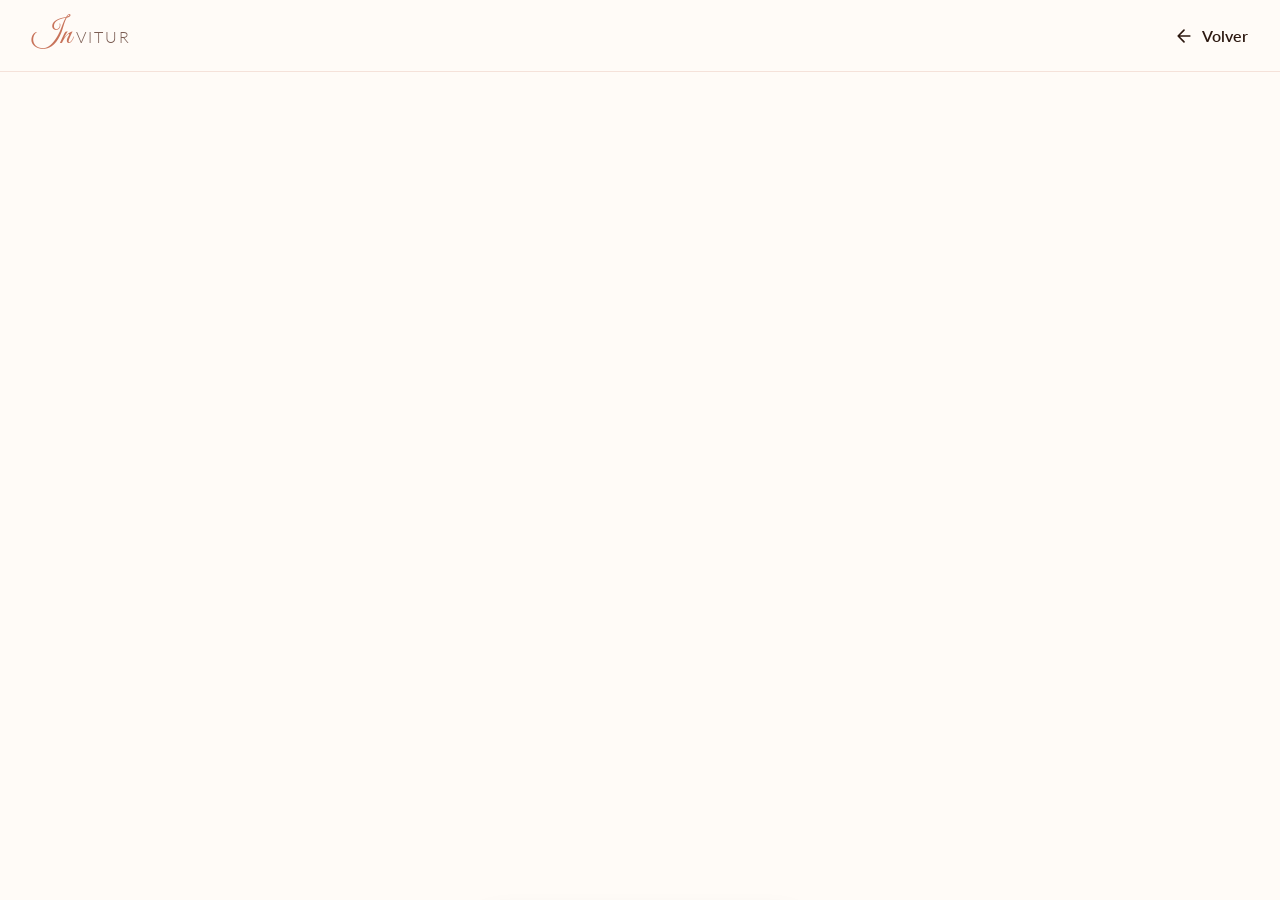
==== checkout.html @ d59ec661 "Agrega página dinámica de checkout" ====
<!DOCTYPE html>
<html lang="es" data-theme="light">

<head>
    <meta charset="UTF-8" />
    <link rel="icon" type="image/png" href="assets/favicon.png" />
    <meta name="viewport" content="width=device-width, initial-scale=1.0" />
    <title>Checkout Seguro | Invitur</title>
    <link rel="preconnect" href="https://fonts.googleapis.com" />
    <link rel="preconnect" href="https://fonts.gstatic.com" crossorigin />
    <link href="https://fonts.googleapis.com/css2?family=Cormorant+Garamond:ital,wght@0,300;0,400;0,600;1,300;1,400&family=Lato:wght@300;400;700&family=Great+Vibes&display=swap" rel="stylesheet" />
    <link rel="stylesheet" href="styles.css" />
    <style>
        .checkout-page {
            min-height: 100vh;
            display: flex;
            align-items: center;
            justify-content: center;
            padding: 100px 20px 40px;
            background: var(--bg-primary);
        }
        .checkout-wrapper {
            max-width: 1000px;
            width: 100%;
            display: grid;
            grid-template-columns: 1fr 1.2fr;
            gap: 40px;
            background: var(--bg-card);
            padding: 40px;
            border-radius: 20px;
            box-shadow: 0 15px 40px rgba(0, 0, 0, 0.05);
            border: 1px solid var(--border-color);
        }
        .order-summary {
            padding-right: 40px;
            border-right: 1px solid var(--border-color);
        }
        .order-title {
            font-family: 'Cormorant Garamond', serif;
            font-size: 2.5rem;
            color: var(--text-primary);
            margin-bottom: 20px;
        }
        .plan-box {
            background: var(--bg-primary);
            padding: 25px;
            border-radius: 12px;
            border: 1px solid var(--border-color);
            margin-bottom: 25px;
            position: relative;
        }
        .plan-name {
            font-family: 'Lato', sans-serif;
            font-size: 1.2rem;
            font-weight: 700;
            color: var(--text-primary);
            text-transform: uppercase;
            letter-spacing: 1px;
            margin-bottom: 10px;
        }
        .plan-price {
            font-family: 'Cormorant Garamond', serif;
            font-size: 3rem;
            color: var(--primary-color);
            line-height: 1;
            margin-bottom: 15px;
        }
        .plan-desc {
            color: var(--text-secondary);
            font-size: 0.95rem;
            line-height: 1.6;
        }
        .secure-badge {
            display: flex;
            align-items: center;
            gap: 10px;
            color: var(--text-secondary);
            font-size: 0.9rem;
            margin-top: 30px;
        }
        .secure-badge svg {
            width: 20px;
            height: 20px;
            color: #10b981;
        }
        .payment-form-wrap {
            padding-left: 20px;
        }
        .payment-title {
            font-family: 'Cormorant Garamond', serif;
            font-size: 2rem;
            margin-bottom: 30px;
            color: var(--text-primary);
        }
        .form-group label {
            display: block;
            margin-bottom: 8px;
            font-family: 'Lato', sans-serif;
            font-size: 0.9rem;
            font-weight: 700;
            color: var(--text-primary);
            text-transform: uppercase;
            letter-spacing: 0.5px;
        }
        .form-group input {
            width: 100%;
            padding: 12px 15px;
            border: 1px solid var(--border-color);
            border-radius: 8px;
            background: var(--bg-primary);
            color: var(--text-primary);
            font-family: 'Lato', sans-serif;
            font-size: 1rem;
            margin-bottom: 20px;
            transition: all 0.3s ease;
        }
        .form-group input:focus {
            outline: none;
            border-color: var(--primary-color);
            box-shadow: 0 0 0 3px rgba(206, 153, 146, 0.2);
        }
        .form-row {
            display: grid;
            grid-template-columns: 1fr 1fr;
            gap: 20px;
        }
        .btn-pay {
            width: 100%;
            padding: 16px;
            font-size: 1.1rem;
            margin-top: 10px;
        }
        
        @media (max-width: 900px) {
            .checkout-wrapper {
                grid-template-columns: 1fr;
                gap: 0;
                padding: 30px 20px;
            }
            .order-summary {
                padding-right: 0;
                border-right: none;
                border-bottom: 1px solid var(--border-color);
                padding-bottom: 30px;
                margin-bottom: 30px;
            }
            .payment-form-wrap {
                padding-left: 0;
            }
        }
        .nav-back {
            display: flex;
            align-items: center;
            gap: 8px;
            color: var(--text-primary);
            text-decoration: none;
            font-weight: 600;
            transition: color 0.3s ease;
        }
        .nav-back:hover {
            color: var(--primary-color);
        }
    </style>
</head>

<body>
    <!-- Navbar -->
    <header class="navbar" id="navbar">
        <div class="nav-container">
            <a href="index.html" class="nav-logo">
                <span class="logo-script">In</span><span class="logo-text">vitur</span>
            </a>
            <a href="index.html" class="nav-back">
                <svg xmlns="http://www.w3.org/2000/svg" width="20" height="20" viewBox="0 0 24 24" fill="none" stroke="currentColor" stroke-width="2" stroke-linecap="round" stroke-linejoin="round"><path d="M19 12H5M12 19l-7-7 7-7"/></svg>
                Volver
            </a>
        </div>
    </header>

    <main class="checkout-page">
        <div class="checkout-wrapper fade-up">
            <!-- Left Side: Summary -->
            <div class="order-summary">
                <h1 class="order-title">Resumen de tu pedido</h1>
                <div class="plan-box">
                    <div class="plan-name" id="planName">Paquete Premium</div>
                    <div class="plan-price" id="planPrice">$849 <span style="font-size: 1.2rem; font-family: 'Lato', sans-serif;">MXN</span></div>
                    <div class="plan-desc" id="planDesc">Todos los diseños, personalización completa, link único por 2 años, RSVP y música de fondo.</div>
                </div>
                <div class="secure-badge">
                    <svg xmlns="http://www.w3.org/2000/svg" viewBox="0 0 24 24" fill="none" stroke="currentColor" stroke-width="2" stroke-linecap="round" stroke-linejoin="round"><rect x="3" y="11" width="18" height="11" rx="2" ry="2"></rect><path d="M7 11V7a5 5 0 0 1 10 0v4"></path></svg>
                    <span>Pago 100% seguro y encriptado. No guardamos los datos de tu tarjeta.</span>
                </div>
            </div>

            <!-- Right Side: Form -->
            <div class="payment-form-wrap">
                <h2 class="payment-title">Detalles de Pago</h2>
                <form id="paymentForm">
                    <div class="form-group">
                        <label>Nombre en la Tarjeta</label>
                        <input type="text" placeholder="Ej: María García" required />
                    </div>
                    <div class="form-group">
                        <label>Número de Tarjeta</label>
                        <input type="text" placeholder="0000 0000 0000 0000" maxlength="19" id="cardNumber" required />
                    </div>
                    <div class="form-row">
                        <div class="form-group">
                            <label>Fecha Exp. (MM/AA)</label>
                            <input type="text" placeholder="MM/AA" maxlength="5" id="cardExpiry" required />
                        </div>
                        <div class="form-group">
                            <label>CVC</label>
                            <input type="text" placeholder="123" maxlength="4" required />
                        </div>
                    </div>
                    <button type="submit" class="btn-primary btn-pay">Pagar Ahora</button>
                </form>
            </div>
        </div>
    </main>

    <!-- Success Toast -->
    <div class="toast" id="toast">
        <span>✅ ¡Pago procesado con éxito! Redirigiendo...</span>
    </div>

    <script>
        // Formatear tarjeta
        document.getElementById('cardNumber').addEventListener('input', function (e) {
            var target = e.target;
            var position = target.selectionEnd;
            var length = target.value.length;
            target.value = target.value.replace(/[^\d]/g, '').replace(/(.{4})/g, '$1 ').trim();
            target.selectionEnd = position += ((target.value.charAt(position - 1) === ' ' && target.value.charAt(length - 1) !== ' ' && length !== target.value.length) ? 1 : 0);
        });

        // Formatear fecha
        document.getElementById('cardExpiry').addEventListener('input', function (e) {
            var target = e.target;
            target.value = target.value.replace(/[^\d]/g, '').replace(/(.{2})/, '$1/').trim();
            if (target.value.length > 5) target.value = target.value.slice(0, 5);
        });

        // Lógica de planes
        const plans = {
            'esencial': {
                name: 'Paquete Esencial',
                price: '$549',
                desc: '1 diseño a elegir, personalización básica, link único por 1 año y RSVP integrado.'
            },
            'premium': {
                name: 'Paquete Premium',
                price: '$849',
                desc: 'Todos los diseños, personalización completa, link único por 2 años, RSVP, música de fondo y galería.'
            },
            'luxe': {
                name: 'Paquete Luxe',
                price: '$1,299',
                desc: 'Todo en Premium, animaciones exclusivas, video de apertura, libro de firmas digital y diseño exclusivo.'
            }
        };

        const urlParams = new URLSearchParams(window.location.search);
        const planKey = urlParams.get('plan') || 'premium';
        const plan = plans[planKey] || plans['premium'];

        document.getElementById('planName').textContent = plan.name;
        document.getElementById('planPrice').innerHTML = `${plan.price} <span style="font-size: 1.2rem; font-family: 'Lato', sans-serif;">MXN</span>`;
        document.getElementById('planDesc').textContent = plan.desc;

        // Simulador de pago
        document.getElementById('paymentForm').addEventListener('submit', function(e) {
            e.preventDefault();
            const btn = document.querySelector('.btn-pay');
            btn.innerHTML = 'Procesando...';
            btn.style.opacity = '0.7';
            btn.style.pointerEvents = 'none';

            setTimeout(() => {
                const toast = document.getElementById('toast');
                toast.classList.add('show');
                btn.innerHTML = '¡Pago Exitoso!';
                btn.style.background = '#10b981';
                btn.style.borderColor = '#10b981';
                
                setTimeout(() => {
                    window.location.href = 'index.html';
                }, 2500);
            }, 1500);
        });
    </script>
</body>
</html>
---- styles.css ----
/* ============================================
   LoveScript Studio – Wedding Portfolio CSS
   Light & Dark Mode · Fluid Animations
   ============================================ */

/* ── CSS Variables ── */
:root {
    /* Light Mode Colors */
    --bg-primary: #fffbf7;
    --bg-secondary: #fef6f0;
    --bg-card: #ffffff;
    --bg-strip: #fdf0ea;
    --text-primary: #2c1810;
    --text-secondary: #7a5c52;
    --text-muted: #b8a09a;
    --accent: #c8735a;
    --accent-light: #e8a591;
    --accent-dark: #a0533c;
    --accent-gold: #c9a84c;
    --accent-gold-light: #e8cc8a;
    --border: rgba(200, 115, 90, 0.18);
    --border-card: rgba(200, 115, 90, 0.12);
    --shadow: rgba(140, 60, 40, 0.10);
    --shadow-card: rgba(140, 60, 40, 0.15);
    --glass: rgba(255, 251, 247, 0.85);
    --navbar-bg: rgba(255, 251, 247, 0.92);
    --hero-grad1: #fffbf7;
    --hero-grad2: #fde8e0;
    --strip-bg: #fdf0ea;
    --step-num-color: rgba(200, 115, 90, 0.12);
    --testi-bg: #fff8f5;
    --cta-grad: linear-gradient(135deg, #c8735a 0%, #e8a591 50%, #c9a84c 100%);
    --footer-bg: #2c1810;
    --footer-text: rgba(255, 255, 255, 0.7);

    /* Spacing & Sizes */
    --nav-h: 72px;
    --radius: 16px;
    --radius-sm: 8px;
    --radius-lg: 24px;
    --radius-xl: 32px;

    /* Transitions */
    --transition: 0.35s cubic-bezier(0.4, 0, 0.2, 1);
    --transition-fast: 0.2s ease;
}

[data-theme="dark"] {
    --bg-primary: #1a0f0a;
    --bg-secondary: #221208;
    --bg-card: #2a1510;
    --bg-strip: #1f1108;
    --text-primary: #f5ece8;
    --text-secondary: #c4a090;
    --text-muted: #7a5a50;
    --accent: #e8956a;
    --accent-light: #f0b090;
    --accent-dark: #c07050;
    --accent-gold: #d4aa5e;
    --accent-gold-light: #e8cc8a;
    --border: rgba(232, 149, 106, 0.2);
    --border-card: rgba(232, 149, 106, 0.15);
    --shadow: rgba(0, 0, 0, 0.4);
    --shadow-card: rgba(0, 0, 0, 0.5);
    --glass: rgba(26, 15, 10, 0.9);
    --navbar-bg: rgba(26, 15, 10, 0.95);
    --hero-grad1: #1a0f0a;
    --hero-grad2: #2e1208;
    --strip-bg: #1f1108;
    --step-num-color: rgba(232, 149, 106, 0.1);
    --testi-bg: #251510;
    --footer-bg: #0f0705;
    --footer-text: rgba(255, 255, 255, 0.5);
}

/* ── Reset & Base ── */
*,
*::before,
*::after {
    box-sizing: border-box;
    margin: 0;
    padding: 0;
}

html {
    scroll-behavior: smooth;
    font-size: 16px;
    overflow-x: hidden;
}

body {
    font-family: 'Lato', sans-serif;
    background-color: var(--bg-primary);
    color: var(--text-primary);
    transition: background-color var(--transition), color var(--transition);
    overflow-x: hidden;
    max-width: 100vw;
    line-height: 1.6;
}

a {
    text-decoration: none;
    color: inherit;
}

ul {
    list-style: none;
}

img {
    max-width: 100%;
    display: block;
}

button {
    cursor: pointer;
    font-family: inherit;
    border: none;
    background: none;
}

input,
textarea,
select {
    font-family: inherit;
    font-size: 1rem;
}

/* ── Floating Petals ── */
.petals-container {
    position: fixed;
    top: 0;
    left: 0;
    width: 100%;
    height: 100%;
    pointer-events: none;
    z-index: 0;
    overflow: hidden;
}

.petal {
    position: absolute;
    top: -40px;
    animation: petalFall linear infinite;
    opacity: 0.55;
    font-size: 16px;
    user-select: none;
}

@keyframes petalFall {
    0% {
        transform: translateY(-40px) rotate(0deg) translateX(0);
        opacity: 0.6;
    }

    50% {
        transform: translateY(50vh) rotate(180deg) translateX(30px);
    }

    100% {
        transform: translateY(110vh) rotate(360deg) translateX(-20px);
        opacity: 0;
    }
}

/* ── Buttons ── */
.btn-primary {
    display: inline-flex;
    align-items: center;
    gap: 8px;
    background: linear-gradient(135deg, var(--accent) 0%, var(--accent-light) 100%);
    color: #fff;
    padding: 13px 28px;
    border-radius: 50px;
    font-weight: 700;
    font-size: 0.95rem;
    letter-spacing: 0.04em;
    transition: var(--transition);
    box-shadow: 0 4px 20px rgba(200, 115, 90, 0.35);
    position: relative;
    overflow: hidden;
}

.btn-primary::before {
    content: '';
    position: absolute;
    inset: 0;
    background: linear-gradient(135deg, var(--accent-dark) 0%, var(--accent) 100%);
    opacity: 0;
    transition: opacity var(--transition);
}

.btn-primary:hover {
    transform: translateY(-2px);
    box-shadow: 0 8px 28px rgba(200, 115, 90, 0.45);
}

.btn-primary:hover::before {
    opacity: 1;
}

.btn-primary span {
    position: relative;
    z-index: 1;
}

.btn-outline {
    display: inline-flex;
    align-items: center;
    gap: 8px;
    background: transparent;
    color: var(--accent);
    padding: 12px 27px;
    border-radius: 50px;
    border: 2px solid var(--accent);
    font-weight: 700;
    font-size: 0.95rem;
    letter-spacing: 0.04em;
    transition: var(--transition);
}

.btn-outline:hover {
    background: var(--accent);
    color: #fff;
    transform: translateY(-2px);
    box-shadow: 0 8px 28px rgba(200, 115, 90, 0.3);
}

.btn-large {
    padding: 16px 40px;
    font-size: 1.05rem;
}

.btn-full {
    width: 100%;
    justify-content: center;
}

/* ── Navbar ── */
.navbar {
    position: fixed;
    top: 0;
    left: 0;
    right: 0;
    z-index: 1000;
    background: var(--navbar-bg);
    backdrop-filter: blur(16px);
    -webkit-backdrop-filter: blur(16px);
    border-bottom: 1px solid var(--border);
    height: var(--nav-h);
    transition: background var(--transition), box-shadow var(--transition);
}

.navbar.scrolled {
    box-shadow: 0 4px 24px var(--shadow);
}

.nav-container {
    max-width: 1280px;
    margin: 0 auto;
    padding: 0 32px;
    height: 100%;
    display: flex;
    align-items: center;
    justify-content: space-between;
    gap: 24px;
}

.nav-logo {
    display: flex;
    align-items: baseline;
    gap: 2px;
    flex-shrink: 1;
    min-width: 0;
}

.logo-script {
    font-family: 'Great Vibes', cursive;
    font-size: 2rem;
    color: var(--accent);
    line-height: 1;
}

.logo-text {
    font-family: 'Lato', sans-serif;
    font-size: 1rem;
    font-weight: 300;
    color: var(--text-secondary);
    letter-spacing: 0.12em;
    text-transform: uppercase;
    margin-left: 2px;
}

.nav-links {
    display: flex;
    align-items: center;
    gap: 6px;
}

.nav-link {
    padding: 8px 14px;
    border-radius: 8px;
    color: var(--text-secondary);
    font-size: 0.9rem;
    font-weight: 400;
    transition: var(--transition-fast);
    position: relative;
}

.nav-link::after {
    content: '';
    position: absolute;
    bottom: 4px;
    left: 50%;
    transform: translateX(-50%) scaleX(0);
    width: 16px;
    height: 2px;
    background: var(--accent);
    border-radius: 2px;
    transition: transform var(--transition-fast);
}

.nav-link:hover {
    color: var(--accent);
}

.nav-link:hover::after {
    transform: translateX(-50%) scaleX(1);
}

.nav-actions {
    display: flex;
    align-items: center;
    gap: 12px;
    flex-shrink: 0;
}

.theme-toggle {
    width: 42px;
    height: 42px;
    border-radius: 50%;
    display: flex;
    align-items: center;
    justify-content: center;
    background: var(--bg-secondary);
    border: 1px solid var(--border);
    font-size: 1.1rem;
    transition: var(--transition);
}

.theme-toggle:hover {
    transform: rotate(20deg);
    background: var(--border);
}

[data-theme="light"] .moon-icon {
    display: none;
}

[data-theme="dark"] .sun-icon {
    display: none;
}

.hamburger {
    display: none;
    flex-direction: column;
    gap: 5px;
    width: 34px;
    padding: 6px;
}

.hamburger span {
    display: block;
    width: 100%;
    height: 2px;
    background: var(--text-primary);
    border-radius: 2px;
    transition: var(--transition);
}

.hamburger.active span:nth-child(1) {
    transform: rotate(45deg) translate(5px, 5px);
}

.hamburger.active span:nth-child(2) {
    opacity: 0;
}

.hamburger.active span:nth-child(3) {
    transform: rotate(-45deg) translate(5px, -5px);
}

.mobile-menu {
    display: none;
    flex-direction: column;
    background: var(--navbar-bg);
    backdrop-filter: blur(16px);
    border-top: 1px solid var(--border);
    padding: 16px 24px 24px;
    gap: 4px;
}

.mobile-menu.open {
    display: flex;
    animation: slideDown 0.3s ease;
}

@keyframes slideDown {
    from {
        opacity: 0;
        transform: translateY(-10px);
    }

    to {
        opacity: 1;
        transform: translateY(0);
    }
}

.mobile-link {
    padding: 12px 16px;
    border-radius: var(--radius-sm);
    color: var(--text-secondary);
    font-size: 1rem;
    transition: var(--transition-fast);
}

.mobile-link:hover {
    background: var(--bg-secondary);
    color: var(--accent);
}

/* ── Hero ── */
.hero {
    min-height: 100vh;
    display: flex;
    align-items: center;
    justify-content: space-between;
    padding: calc(var(--nav-h) + 60px) 48px 80px;
    max-width: 1280px;
    margin: 0 auto;
    gap: 48px;
    position: relative;
    z-index: 1;
}

.hero-bg {
    position: absolute;
    inset: 0;
    pointer-events: none;
    overflow: hidden;
    z-index: -1;
}

.hero-circle {
    position: absolute;
    border-radius: 50%;
    filter: blur(80px);
    opacity: 0.35;
    animation: floatCircle 8s ease-in-out infinite;
}

.circle-1 {
    width: 500px;
    height: 500px;
    background: radial-gradient(circle, var(--accent-light), transparent);
    top: -100px;
    right: -100px;
    animation-delay: 0s;
}

.circle-2 {
    width: 350px;
    height: 350px;
    background: radial-gradient(circle, var(--accent-gold-light), transparent);
    bottom: 50px;
    left: -80px;
    animation-delay: 3s;
}

.circle-3 {
    width: 250px;
    height: 250px;
    background: radial-gradient(circle, var(--accent), transparent);
    top: 40%;
    left: 40%;
    animation-delay: 6s;
    opacity: 0.15;
}

@keyframes floatCircle {

    0%,
    100% {
        transform: translate(0, 0) scale(1);
    }

    50% {
        transform: translate(20px, -20px) scale(1.05);
    }
}

.hero-content {
    flex: 1;
    max-width: 600px;
}

.hero-badge {
    display: inline-flex;
    align-items: center;
    gap: 8px;
    background: linear-gradient(135deg, rgba(200, 115, 90, 0.12), rgba(201, 168, 76, 0.12));
    border: 1px solid var(--border);
    color: var(--accent);
    padding: 8px 18px;
    border-radius: 50px;
    font-size: 0.85rem;
    font-weight: 700;
    letter-spacing: 0.05em;
    text-transform: uppercase;
    margin-bottom: 24px;
}

.hero-title {
    font-family: 'Cormorant Garamond', serif;
    font-size: clamp(2.8rem, 5vw, 4.2rem);
    font-weight: 300;
    line-height: 1.15;
    color: var(--text-primary);
    margin-bottom: 20px;
    letter-spacing: -0.01em;
}

.hero-title em {
    font-style: italic;
    color: var(--accent);
    background: linear-gradient(135deg, var(--accent), var(--accent-gold));
    -webkit-background-clip: text;
    -webkit-text-fill-color: transparent;
    background-clip: text;
}

.hero-subtitle {
    font-size: 1.05rem;
    color: var(--text-secondary);
    line-height: 1.7;
    margin-bottom: 36px;
    font-weight: 300;
}

.hero-actions {
    display: flex;
    gap: 14px;
    flex-wrap: wrap;
    margin-bottom: 48px;
}

.hero-stats {
    display: flex;
    align-items: center;
    gap: 24px;
    flex-wrap: wrap;
}

.stat {
    text-align: center;
}

.stat-number {
    font-family: 'Cormorant Garamond', serif;
    font-size: 2rem;
    font-weight: 600;
    color: var(--accent);
    display: inline;
    line-height: 1;
}

.stat-suffix {
    font-family: 'Cormorant Garamond', serif;
    font-size: 1.4rem;
    color: var(--accent);
}

.stat-label {
    display: block;
    font-size: 0.78rem;
    color: var(--text-muted);
    text-transform: uppercase;
    letter-spacing: 0.08em;
    margin-top: 4px;
}

.stat-divider {
    width: 1px;
    height: 36px;
    background: var(--border);
}

/* ── Phone Mockup ── */
.hero-mockup {
    flex: 0 0 auto;
    display: flex;
    justify-content: center;
    align-items: center;
    animation: float 6s ease-in-out infinite;
}

@keyframes float {

    0%,
    100% {
        transform: translateY(0px);
    }

    50% {
        transform: translateY(-18px);
    }
}

.mockup-phone {
    width: 220px;
    height: 440px;
    background: var(--bg-card);
    border-radius: 36px;
    border: 3px solid var(--border);
    box-shadow:
        0 30px 80px var(--shadow-card),
        0 0 0 6px var(--bg-secondary),
        0 0 0 7px var(--border);
    position: relative;
    overflow: hidden;
}

.phone-notch {
    position: absolute;
    top: 14px;
    left: 50%;
    transform: translateX(-50%);
    width: 70px;
    height: 18px;
    background: var(--bg-secondary);
    border-radius: 10px;
    z-index: 2;
    border: 1px solid var(--border);
}

.phone-screen {
    position: absolute;
    inset: 0;
    display: flex;
    align-items: center;
    justify-content: center;
    background: linear-gradient(160deg, var(--bg-primary), var(--bg-secondary));
    padding: 20px;
}

.invite-preview {
    text-align: center;
    padding: 20px 12px;
    border: 1px solid var(--border);
    border-radius: 16px;
    background: var(--glass);
    backdrop-filter: blur(10px);
    width: 100%;
}

.invite-flower {
    font-size: 2rem;
    margin-bottom: 10px;
    animation: pulse 3s ease-in-out infinite;
}

@keyframes pulse {

    0%,
    100% {
        transform: scale(1);
    }

    50% {
        transform: scale(1.1);
    }
}

.invite-title-s {
    font-family: 'Cormorant Garamond', serif;
    font-size: 1.1rem;
    font-weight: 600;
    color: var(--text-primary);
    margin-bottom: 4px;
}

.invite-date-s {
    font-size: 0.72rem;
    color: var(--text-muted);
    letter-spacing: 0.08em;
    margin-bottom: 10px;
}

.invite-divider-s {
    width: 40px;
    height: 1px;
    background: var(--accent);
    margin: 0 auto 10px;
    opacity: 0.5;
}

.invite-msg-s {
    font-size: 0.72rem;
    color: var(--text-secondary);
    font-style: italic;
    margin-bottom: 14px;
}

.invite-rsvp-s {
    background: linear-gradient(135deg, var(--accent), var(--accent-light));
    color: #fff;
    border: none;
    padding: 8px 16px;
    border-radius: 50px;
    font-size: 0.68rem;
    font-weight: 700;
    cursor: pointer;
    letter-spacing: 0.04em;
}

/* ── Fade Up Animation ── */
.fade-up {
    opacity: 0;
    transform: translateY(32px);
    transition: opacity 0.7s ease, transform 0.7s ease;
}

.fade-up.visible {
    opacity: 1;
    transform: translateY(0);
}

.fade-right {
    opacity: 0;
    transform: translateX(40px);
    transition: opacity 0.8s ease, transform 0.8s ease;
}

.fade-right.visible {
    opacity: 1;
    transform: translateX(0);
}

.hero-content .fade-up:nth-child(1) {
    transition-delay: 0.1s;
}

.hero-content .fade-up:nth-child(2) {
    transition-delay: 0.2s;
}

.hero-content .fade-up:nth-child(3) {
    transition-delay: 0.3s;
}

.hero-content .fade-up:nth-child(4) {
    transition-delay: 0.4s;
}

.hero-content .fade-up:nth-child(5) {
    transition-delay: 0.5s;
}

/* ── Features Strip ── */
.features-strip {
    background: var(--strip-bg);
    border-top: 1px solid var(--border);
    border-bottom: 1px solid var(--border);
    padding: 18px 0;
    overflow: hidden;
    position: relative;
    z-index: 1;
}

.features-container {
    display: flex;
    align-items: center;
    gap: 24px;
    animation: marquee 25s linear infinite;
    white-space: nowrap;
    width: max-content;
}

@keyframes marquee {
    0% {
        transform: translateX(0);
    }

    100% {
        transform: translateX(-50%);
    }
}

.feature-item {
    display: flex;
    align-items: center;
    gap: 10px;
    padding: 6px 16px;
    color: var(--text-secondary);
    font-size: 0.9rem;
    font-weight: 400;
    letter-spacing: 0.04em;
    white-space: nowrap;
}

.feature-icon {
    font-size: 1.1rem;
}

.feature-sep {
    color: var(--accent);
    font-size: 1.4rem;
    opacity: 0.4;
}

/* ── Section Shared ── */
.section-container {
    max-width: 1280px;
    margin: 0 auto;
    padding: 100px 48px;
}

.section-header {
    text-align: center;
    margin-bottom: 60px;
}

.section-tag {
    display: inline-block;
    background: linear-gradient(135deg, rgba(200, 115, 90, 0.12), rgba(201, 168, 76, 0.08));
    border: 1px solid var(--border);
    color: var(--accent);
    padding: 6px 18px;
    border-radius: 50px;
    font-size: 0.8rem;
    font-weight: 700;
    letter-spacing: 0.12em;
    text-transform: uppercase;
    margin-bottom: 16px;
}

.section-title {
    font-family: 'Cormorant Garamond', serif;
    font-size: clamp(2rem, 3.5vw, 3rem);
    font-weight: 300;
    color: var(--text-primary);
    line-height: 1.2;
    margin-bottom: 16px;
}

.section-sub {
    font-size: 1rem;
    color: var(--text-secondary);
    max-width: 520px;
    margin: 0 auto;
    line-height: 1.7;
    font-weight: 300;
}

/* ── Filter Bar ── */
.filter-bar {
    display: flex;
    justify-content: center;
    gap: 10px;
    flex-wrap: wrap;
    margin-bottom: 48px;
}

.filter-btn {
    padding: 9px 22px;
    border-radius: 50px;
    border: 1px solid var(--border);
    color: var(--text-secondary);
    font-size: 0.88rem;
    font-weight: 400;
    background: var(--bg-card);
    transition: var(--transition);
}

.filter-btn:hover,
.filter-btn.active {
    background: linear-gradient(135deg, var(--accent), var(--accent-light));
    color: #fff;
    border-color: transparent;
    box-shadow: 0 4px 16px rgba(200, 115, 90, 0.3);
}

/* ── Cards Grid ── */
.cards-grid {
    display: grid;
    grid-template-columns: repeat(auto-fill, minmax(320px, 1fr));
    gap: 28px;
}

.card {
    background: var(--bg-card);
    border-radius: var(--radius-lg);
    border: 1px solid var(--border-card);
    overflow: hidden;
    transition: var(--transition);
    box-shadow: 0 4px 24px var(--shadow);
}

.card:hover {
    transform: translateY(-8px);
    box-shadow: 0 16px 48px var(--shadow-card);
    border-color: var(--accent);
}

.card.hidden {
    display: none;
}

.card-img {
    position: relative;
    height: 240px;
    overflow: hidden;
}

/* Card Previews */
.card-preview {
    width: 100%;
    height: 100%;
    display: flex;
    flex-direction: column;
    align-items: center;
    justify-content: center;
    padding: 20px;
    transition: transform 0.5s ease;
}

.card:hover .card-preview {
    transform: scale(1.04);
}

.clasico-preview {
    background: linear-gradient(145deg, #f5e6d3, #e8d0b5);
}

.bohemio-preview {
    background: linear-gradient(145deg, #d4e8d0, #b8d4a8);
}

.minimal-preview {
    background: linear-gradient(145deg, #f0f0f0, #e0e0e8);
}

.romantico-preview {
    background: linear-gradient(145deg, #f5d0d8, #e8b0c0);
}

.clasico2-preview {
    background: linear-gradient(145deg, #c8d4e8, #a0b4d0);
}

.bohemio2-preview {
    background: linear-gradient(145deg, #1a1a3e, #0d0d2b);
}

/* New event previews */
.xv-preview {
    background: linear-gradient(145deg, #f8d7ea, #e8b0d0);
}

.xv2-preview {
    background: linear-gradient(145deg, #1a1040, #0d0828);
}

.cumple-preview {
    background: linear-gradient(145deg, #ffe0a0, #ffc060);
}

.cumple2-preview {
    background: linear-gradient(145deg, #1a1a1a, #2a2020);
}

.bautizo-preview {
    background: linear-gradient(145deg, #d0eaf8, #a8d0ee);
}

.grad-preview {
    background: linear-gradient(145deg, #152848, #0a1828);
}

.baby-preview {
    background: linear-gradient(145deg, #d8f0e0, #b0dcc0);
}

.xv-preview .cp-names,
.xv-preview .cp-msg {
    color: #5a2840;
}

.xv-preview .cp-date {
    color: #7a4860;
}

.xv2-preview .cp-names {
    color: #d8c8f0;
}

.xv2-preview .cp-date,
.xv2-preview .cp-msg {
    color: #9888b8;
}

.cumple-preview .cp-names {
    color: #3a2800;
}

.cumple-preview .cp-date,
.cumple-preview .cp-msg {
    color: #6a4800;
}

.cumple2-preview .cp-names {
    color: #f0d880;
}

.cumple2-preview .cp-date,
.cumple2-preview .cp-msg {
    color: #c0a860;
}

.bautizo-preview .cp-names {
    color: #1a3a5a;
}

.bautizo-preview .cp-date,
.bautizo-preview .cp-msg {
    color: #3a6080;
}

.grad-preview .cp-names {
    color: #e8d890;
}

.grad-preview .cp-date,
.grad-preview .cp-msg {
    color: #b8a870;
}

.baby-preview .cp-names {
    color: #1a4030;
}

.baby-preview .cp-date,
.baby-preview .cp-msg {
    color: #3a6050;
}

.cp-flower {
    font-size: 2.4rem;
    margin-bottom: 8px;
}

.cp-names {
    font-family: 'Cormorant Garamond', serif;
    font-size: 1.2rem;
    font-weight: 600;
    color: #3a2a20;
    margin-bottom: 4px;
}

.bohemio2-preview .cp-names {
    color: #e8d8c8;
}

.clasico2-preview .cp-names {
    color: #1a2a3a;
}

.cp-date {
    font-size: 0.72rem;
    letter-spacing: 0.1em;
    color: #6a5a50;
    margin-bottom: 8px;
}

.bohemio2-preview .cp-date {
    color: #a8b8b8;
}

.clasico2-preview .cp-date {
    color: #4a5a6a;
}

.cp-line {
    width: 36px;
    height: 1px;
    background: currentColor;
    opacity: 0.4;
    margin: 0 auto 8px;
}

.cp-msg {
    font-style: italic;
    font-size: 0.78rem;
    color: #6a5a50;
}

.bohemio2-preview .cp-msg {
    color: #8898b8;
}

.card-badge {
    position: absolute;
    top: 14px;
    right: 14px;
    background: linear-gradient(135deg, var(--accent-gold), var(--accent-gold-light));
    color: #3a2a10;
    padding: 5px 14px;
    border-radius: 50px;
    font-size: 0.72rem;
    font-weight: 700;
    letter-spacing: 0.04em;
    box-shadow: 0 2px 10px rgba(201, 168, 76, 0.35);
}

.new-badge {
    background: linear-gradient(135deg, var(--accent), var(--accent-light));
    color: #fff;
}

.card-body {
    padding: 22px;
}

.card-tag {
    font-size: 0.72rem;
    text-transform: uppercase;
    letter-spacing: 0.1em;
    color: var(--accent);
    font-weight: 700;
    margin-bottom: 8px;
}

.card-name {
    font-family: 'Cormorant Garamond', serif;
    font-size: 1.4rem;
    font-weight: 600;
    color: var(--text-primary);
    margin-bottom: 8px;
}

.card-desc {
    font-size: 0.88rem;
    color: var(--text-secondary);
    line-height: 1.6;
    margin-bottom: 18px;
    font-weight: 300;
}

.card-footer {
    display: flex;
    align-items: center;
    justify-content: center;
}

.btn-card,
a.btn-card {
    display: inline-flex;
    align-items: center;
    justify-content: center;
    padding: 9px 20px;
    border-radius: 50px;
    background: linear-gradient(135deg, var(--accent), var(--accent-light));
    color: #fff;
    font-size: 0.82rem;
    font-weight: 700;
    transition: var(--transition);
    box-shadow: 0 2px 12px rgba(200, 115, 90, 0.25);
}

.btn-card:hover {
    transform: scale(1.05);
    box-shadow: 0 6px 20px rgba(200, 115, 90, 0.4);
}

/* ── How It Works ── */
.how-it-works {
    background: var(--bg-secondary);
}

.how-it-works .section-container {
    padding: 100px 48px;
}

.steps-grid {
    display: flex;
    align-items: center;
    gap: 0;
    flex-wrap: wrap;
    justify-content: center;
}

.step-card {
    text-align: center;
    padding: 40px 28px;
    background: var(--bg-card);
    border-radius: var(--radius-xl);
    border: 1px solid var(--border-card);
    flex: 1;
    min-width: 200px;
    max-width: 240px;
    position: relative;
    transition: var(--transition);
    box-shadow: 0 4px 20px var(--shadow);
}

.step-card:hover {
    transform: translateY(-6px);
    border-color: var(--accent);
    box-shadow: 0 12px 40px var(--shadow-card);
}

.step-num {
    position: absolute;
    top: -16px;
    left: 50%;
    transform: translateX(-50%);
    font-family: 'Cormorant Garamond', serif;
    font-size: 3.5rem;
    font-weight: 600;
    color: var(--step-num-color);
    line-height: 1;
    pointer-events: none;
}

.step-icon {
    font-size: 2.2rem;
    margin-bottom: 14px;
    margin-top: 16px;
}

.step-title {
    font-family: 'Cormorant Garamond', serif;
    font-size: 1.3rem;
    font-weight: 600;
    color: var(--text-primary);
    margin-bottom: 10px;
}

.step-desc {
    font-size: 0.86rem;
    color: var(--text-secondary);
    line-height: 1.6;
    font-weight: 300;
}

.step-connector {
    display: flex;
    flex-direction: column;
    align-items: center;
    gap: 6px;
    padding: 0 10px;
    flex: 0 0 auto;
}

.connector-line {
    width: 40px;
    height: 1px;
    background: var(--accent);
    opacity: 0.35;
}

.connector-heart {
    color: var(--accent);
    font-size: 1rem;
    opacity: 0.5;
    animation: heartbeat 2s ease-in-out infinite;
}

@keyframes heartbeat {

    0%,
    100% {
        transform: scale(1);
    }

    50% {
        transform: scale(1.3);
    }
}

/* ── Testimonials ── */
.testimonials {
    background: var(--bg-primary);
}

.testimonials .section-container {
    padding: 100px 48px;
    overflow: visible;
}

.testimonials-track {
    display: flex;
    gap: 24px;
    overflow-x: auto;
    scroll-snap-type: x mandatory;
    scrollbar-width: none;
    padding-bottom: 8px;
    -webkit-overflow-scrolling: touch;
}

.testimonials-track::-webkit-scrollbar {
    display: none;
}

.testi-card {
    background: var(--testi-bg);
    border: 1px solid var(--border-card);
    border-radius: var(--radius-xl);
    padding: 36px;
    min-width: 320px;
    max-width: 380px;
    scroll-snap-align: start;
    flex: 0 0 auto;
    transition: var(--transition);
    box-shadow: 0 4px 20px var(--shadow);
}

.testi-card:hover {
    transform: translateY(-4px);
    box-shadow: 0 12px 36px var(--shadow-card);
    border-color: var(--accent);
}

.testi-stars {
    color: var(--accent-gold);
    font-size: 1rem;
    letter-spacing: 2px;
    margin-bottom: 16px;
}

.testi-quote {
    font-family: 'Cormorant Garamond', serif;
    font-size: 1.1rem;
    color: var(--text-primary);
    font-style: italic;
    line-height: 1.7;
    margin-bottom: 24px;
}

.testi-author {
    display: flex;
    align-items: center;
    gap: 14px;
}

.testi-avatar {
    width: 44px;
    height: 44px;
    border-radius: 50%;
    background: linear-gradient(135deg, var(--accent), var(--accent-gold));
    display: flex;
    align-items: center;
    justify-content: center;
    color: #fff;
    font-weight: 700;
    font-size: 1.1rem;
    flex-shrink: 0;
}

.testi-name {
    font-weight: 700;
    font-size: 0.9rem;
    color: var(--text-primary);
}

.testi-date {
    font-size: 0.78rem;
    color: var(--text-muted);
    margin-top: 2px;
}

.testi-dots {
    display: flex;
    justify-content: center;
    gap: 8px;
    margin-top: 24px;
}

.dot {
    width: 8px;
    height: 8px;
    border-radius: 50%;
    background: var(--border);
    cursor: pointer;
    transition: var(--transition-fast);
}

.dot.active {
    background: var(--accent);
    transform: scale(1.3);
}

/* ── Pricing ── */
.pricing {
    background: var(--bg-secondary);
}

.pricing .section-container {
    padding: 100px 48px;
}

.pricing-grid {
    display: grid;
    grid-template-columns: repeat(auto-fit, minmax(280px, 1fr));
    gap: 24px;
    align-items: start;
}

.price-card {
    background: var(--bg-card);
    border: 1px solid var(--border-card);
    border-radius: var(--radius-xl);
    padding: 40px 32px;
    text-align: center;
    transition: var(--transition);
    box-shadow: 0 4px 20px var(--shadow);
    position: relative;
}

.price-card:hover {
    transform: translateY(-6px);
    box-shadow: 0 16px 48px var(--shadow-card);
}

.featured-price {
    border-color: var(--accent);
    background: linear-gradient(145deg, var(--bg-card), rgba(200, 115, 90, 0.05));
    transform: scale(1.04);
    box-shadow: 0 12px 48px rgba(200, 115, 90, 0.2);
}

.featured-price:hover {
    transform: scale(1.04) translateY(-6px);
}

.featured-ribbon {
    position: absolute;
    top: -12px;
    left: 50%;
    transform: translateX(-50%);
    background: linear-gradient(135deg, var(--accent), var(--accent-gold));
    color: #fff;
    padding: 5px 20px;
    border-radius: 50px;
    font-size: 0.78rem;
    font-weight: 700;
    letter-spacing: 0.04em;
    white-space: nowrap;
    box-shadow: 0 4px 16px rgba(200, 115, 90, 0.4);
}

.price-tag {
    font-family: 'Cormorant Garamond', serif;
    font-size: 1.3rem;
    font-weight: 600;
    color: var(--text-primary);
    margin-bottom: 12px;
    letter-spacing: 0.04em;
}

.price-amount {
    font-family: 'Cormorant Garamond', serif;
    font-size: 2.8rem;
    font-weight: 600;
    color: var(--accent);
    margin-bottom: 28px;
    line-height: 1;
}

.price-amount span {
    font-size: 1rem;
    color: var(--text-muted);
    font-family: 'Lato', sans-serif;
    font-weight: 300;
}

.price-features {
    text-align: left;
    margin-bottom: 32px;
    display: flex;
    flex-direction: column;
    gap: 10px;
}

.price-features li {
    font-size: 0.9rem;
    color: var(--text-secondary);
}

.price-features li.muted {
    color: var(--text-muted);
}

/* ── CTA Section ── */
.cta-section {
    background: var(--cta-grad);
    padding: 100px 48px;
    text-align: center;
    position: relative;
    overflow: hidden;
}

.cta-section::before {
    content: '';
    position: absolute;
    inset: 0;
    background: url("data:image/svg+xml,%3Csvg width='80' height='80' viewBox='0 0 80 80' xmlns='http://www.w3.org/2000/svg'%3E%3Cg fill='none' fill-rule='evenodd'%3E%3Cg fill='%23ffffff' fill-opacity='0.06'%3E%3Cpath d='M50 50c0-5.523 4.477-10 10-10s10 4.477 10 10-4.477 10-10 10c0 5.523-4.477 10-10 10s-10-4.477-10-10 4.477-10 10-10zM10 10c0-5.523 4.477-10 10-10s10 4.477 10 10-4.477 10-10 10c0 5.523-4.477 10-10 10S0 25.523 0 20s4.477-10 10-10z'/%3E%3C/g%3E%3C/g%3E%3C/svg%3E");
}

.cta-content {
    position: relative;
    z-index: 1;
    max-width: 600px;
    margin: 0 auto;
}

.cta-deco {
    font-size: 3rem;
    margin-bottom: 16px;
    animation: spin-slow 12s linear infinite;
    display: inline-block;
}

@keyframes spin-slow {
    0% {
        transform: rotate(0deg);
    }

    100% {
        transform: rotate(360deg);
    }
}

.cta-title {
    font-family: 'Cormorant Garamond', serif;
    font-size: clamp(2.2rem, 4vw, 3.5rem);
    font-weight: 300;
    color: #fff;
    margin-bottom: 16px;
    line-height: 1.2;
}

.cta-title em {
    font-style: italic;
}

.cta-sub {
    color: rgba(255, 255, 255, 0.8);
    margin-bottom: 36px;
    font-size: 1rem;
}

.cta-section .btn-primary {
    background: #fff;
    color: var(--accent);
    box-shadow: 0 8px 32px rgba(0, 0, 0, 0.2);
}

.cta-section .btn-primary:hover {
    transform: translateY(-3px);
    box-shadow: 0 12px 40px rgba(0, 0, 0, 0.3);
}

.cta-section .btn-primary::before {
    background: rgba(255, 255, 255, 0.9);
}

/* ── Contact ── */
.contact {
    background: var(--bg-primary);
}

.contact .section-container {
    padding: 100px 48px;
}

.contact-grid {
    display: grid;
    grid-template-columns: 1fr minmax(280px, 400px);
    gap: 48px;
    align-items: start;
}

.contact-form-wrap {
    background: var(--bg-card);
    border: 1px solid var(--border-card);
    border-radius: var(--radius-xl);
    padding: 40px;
    box-shadow: 0 4px 24px var(--shadow);
}

.contact-form {
    display: flex;
    flex-direction: column;
    gap: 20px;
}

.form-row {
    display: grid;
    grid-template-columns: 1fr 1fr;
    gap: 16px;
}

.form-group {
    display: flex;
    flex-direction: column;
    gap: 6px;
}

.form-group label {
    font-size: 0.82rem;
    font-weight: 700;
    color: var(--text-secondary);
    letter-spacing: 0.04em;
    text-transform: uppercase;
}

.form-group input,
.form-group select,
.form-group textarea {
    background: var(--bg-secondary);
    border: 1px solid var(--border);
    border-radius: var(--radius-sm);
    padding: 12px 16px;
    color: var(--text-primary);
    transition: border-color var(--transition-fast), box-shadow var(--transition-fast);
    outline: none;
    resize: vertical;
}

.form-group input:focus,
.form-group select:focus,
.form-group textarea:focus {
    border-color: var(--accent);
    box-shadow: 0 0 0 3px rgba(200, 115, 90, 0.12);
}

.form-group select {
    appearance: none;
    background-image: url("data:image/svg+xml,%3Csvg xmlns='http://www.w3.org/2000/svg' width='12' height='8' viewBox='0 0 12 8'%3E%3Cpath d='M1 1l5 5 5-5' stroke='%23c8735a' stroke-width='1.5' fill='none' stroke-linecap='round'/%3E%3C/svg%3E");
    background-repeat: no-repeat;
    background-position: right 14px center;
    padding-right: 36px;
}

.contact-info {
    display: flex;
    flex-direction: column;
    gap: 16px;
}

.info-card {
    background: var(--bg-card);
    border: 1px solid var(--border-card);
    border-radius: var(--radius);
    padding: 20px 24px;
    display: flex;
    align-items: center;
    gap: 16px;
    transition: var(--transition);
}

.info-card:hover {
    border-color: var(--accent);
    transform: translateX(4px);
}

.info-icon {
    font-size: 1.4rem;
    flex-shrink: 0;
}

.info-card h4 {
    font-size: 0.78rem;
    text-transform: uppercase;
    letter-spacing: 0.08em;
    color: var(--text-muted);
    margin-bottom: 4px;
}

.info-card p {
    font-size: 0.95rem;
    color: var(--text-primary);
    font-weight: 400;
}

.social-links {
    display: flex;
    gap: 10px;
    flex-wrap: wrap;
    margin-top: 8px;
}

.social-btn {
    display: inline-flex;
    align-items: center;
    gap: 6px;
    padding: 10px 18px;
    border-radius: 50px;
    border: 1px solid var(--border);
    color: var(--text-secondary);
    font-size: 0.85rem;
    background: var(--bg-card);
    transition: var(--transition);
}

.social-btn:hover {
    border-color: var(--accent);
    color: var(--accent);
    background: rgba(200, 115, 90, 0.06);
}

/* ── Form success indicator ── */
.btn-icon {
    font-size: 1rem;
}

/* ── Footer ── */
.footer {
    background: var(--footer-bg);
    color: var(--footer-text);
    padding-top: 64px;
}

.footer-container {
    max-width: 1280px;
    margin: 0 auto;
    padding: 0 48px 48px;
    display: grid;
    grid-template-columns: 1.5fr repeat(3, 1fr);
    gap: 48px;
}

.footer-brand {}

.footer-brand .nav-logo .logo-script {
    color: var(--accent-light);
}

.footer-brand .logo-text {
    color: rgba(255, 255, 255, 0.4);
}

.footer-tagline {
    font-size: 0.88rem;
    color: var(--footer-text);
    line-height: 1.6;
    margin-top: 12px;
    font-weight: 300;
}

.footer-links {
    display: contents;
}

.footer-col {}

.footer-col h5 {
    font-size: 0.78rem;
    text-transform: uppercase;
    letter-spacing: 0.12em;
    color: rgba(255, 255, 255, 0.9);
    margin-bottom: 16px;
    font-weight: 700;
}

.footer-col a {
    display: block;
    color: var(--footer-text);
    font-size: 0.88rem;
    padding: 4px 0;
    transition: color var(--transition-fast);
}

.footer-col a:hover {
    color: var(--accent-light);
}

.footer-bottom {
    border-top: 1px solid rgba(255, 255, 255, 0.08);
    padding: 20px 48px;
    max-width: 1280px;
    margin: 0 auto;
    display: flex;
    justify-content: space-between;
    align-items: center;
    font-size: 0.82rem;
    color: var(--footer-text);
    flex-wrap: wrap;
    gap: 12px;
}

.footer-legal {
    display: flex;
    gap: 20px;
}

.footer-legal a {
    color: var(--footer-text);
    transition: color var(--transition-fast);
}

.footer-legal a:hover {
    color: var(--accent-light);
}

/* ── Toast ── */
.toast {
    position: fixed;
    bottom: 32px;
    left: 50%;
    transform: translateX(-50%) translateY(100px);
    background: var(--text-primary);
    color: var(--bg-primary);
    padding: 14px 28px;
    border-radius: 50px;
    font-size: 0.9rem;
    font-weight: 600;
    box-shadow: 0 8px 32px rgba(0, 0, 0, 0.2);
    z-index: 9999;
    transition: transform 0.4s cubic-bezier(0.34, 1.56, 0.64, 1);
    white-space: nowrap;
}

.toast.show {
    transform: translateX(-50%) translateY(0);
}

/* ── Collections section bg ── */
.collections {
    background: var(--bg-primary);
}

.collections-alt {
    background: var(--bg-secondary);
}

/* ── Events Grid ── */
.events-grid {
    display: grid;
    grid-template-columns: repeat(auto-fill, minmax(240px, 1fr));
    gap: 20px;
}

.event-card {
    background: var(--bg-card);
    border: 1px solid var(--border-card);
    border-radius: var(--radius-lg);
    padding: 28px 24px;
    text-align: center;
    transition: var(--transition);
    box-shadow: 0 4px 16px var(--shadow);
    cursor: pointer;
}

.event-card:hover {
    transform: translateY(-6px);
    border-color: var(--accent);
    box-shadow: 0 12px 36px var(--shadow-card);
}

.event-icon {
    font-size: 2.4rem;
    margin-bottom: 14px;
    display: block;
    transition: transform 0.4s ease;
}

.event-card:hover .event-icon {
    transform: scale(1.18) rotate(-5deg);
}

.event-name {
    font-family: 'Cormorant Garamond', serif;
    font-size: 1.25rem;
    font-weight: 600;
    color: var(--text-primary);
    margin-bottom: 8px;
}

.event-desc {
    font-size: 0.84rem;
    color: var(--text-secondary);
    line-height: 1.6;
    font-weight: 300;
    margin-bottom: 14px;
}

.event-link {
    display: inline-block;
    color: var(--accent);
    font-size: 0.82rem;
    font-weight: 700;
    letter-spacing: 0.04em;
    transition: letter-spacing var(--transition-fast), color var(--transition-fast);
}

.event-card:hover .event-link {
    letter-spacing: 0.1em;
}

/* ── Scroll indicator ── */
.scroll-indicator {
    position: absolute;
    bottom: 30px;
    left: 50%;
    transform: translateX(-50%);
    display: flex;
    flex-direction: column;
    align-items: center;
    gap: 8px;
    color: var(--text-muted);
    font-size: 0.75rem;
    letter-spacing: 0.1em;
    text-transform: uppercase;
    animation: bounce 2s ease-in-out infinite;
}

@keyframes bounce {

    0%,
    100% {
        transform: translateX(-50%) translateY(0);
    }

    50% {
        transform: translateX(-50%) translateY(-8px);
    }
}

/* ─────── RESPONSIVE ─────── */

/* ── Tablet ≤ 1024px ── */
@media (max-width: 1024px) {
    .hero {
        flex-direction: column;
        text-align: center;
        padding: calc(var(--nav-h) + 40px) 32px 60px;
        gap: 48px;
    }

    .hero-content {
        max-width: 100%;
    }

    .hero-actions {
        justify-content: center;
    }

    .hero-stats {
        justify-content: center;
    }

    .hero-mockup {
        display: none;
    }

    .contact-grid {
        grid-template-columns: 1fr;
    }

    .footer-container {
        grid-template-columns: 1fr 1fr;
        gap: 32px;
    }

    .footer-links {
        display: flex;
        gap: 32px;
        flex-wrap: wrap;
    }

    .steps-grid {
        gap: 16px;
    }

    .step-connector {
        display: none;
    }
}

/* ── Mobile ≤ 768px ── */
@media (max-width: 768px) {

    /* ── Nav ── */
    .nav-links {
        display: none;
    }

    .nav-cta {
        display: none;
    }

    .nav-container {
        padding: 0 12px;
        gap: 6px;
    }

    .logo-script {
        font-size: 1.5rem;
    }

    .logo-text {
        font-size: 0.8rem;
        letter-spacing: 0.08em;
    }

    .theme-toggle {
        width: 36px;
        height: 36px;
        font-size: 1rem;
        flex-shrink: 0;
    }

    .hamburger {
        display: flex !important;
        flex-shrink: 0;
        width: 38px;
        height: 38px;
        padding: 8px;
        align-items: center;
        justify-content: center;
    }

    .mobile-menu {
        position: fixed;
        top: var(--nav-h);
        left: 0;
        right: 0;
        z-index: 999;
    }

    /* ── Global spacing ── */
    .section-container,
    .how-it-works .section-container,
    .pricing .section-container,
    .testimonials .section-container {
        padding: 60px 20px;
    }

    .section-title {
        font-size: clamp(1.6rem, 5vw, 2.4rem);
    }

    .section-sub {
        font-size: 0.9rem;
    }

    /* ── Hero ── */
    .hero {
        padding: calc(var(--nav-h) + 24px) 20px 44px;
        gap: 32px;
        min-height: auto;
    }

    .hero-badge {
        font-size: 0.72rem;
        padding: 6px 14px;
        letter-spacing: 0.04em;
    }

    .hero-title {
        font-size: clamp(2rem, 7vw, 2.8rem);
        margin-bottom: 14px;
    }

    .hero-subtitle {
        font-size: 0.92rem;
        line-height: 1.65;
    }

    .hero-actions {
        gap: 10px;
        margin-bottom: 32px;
        flex-wrap: wrap;
    }

    .hero-actions .btn-primary,
    .hero-actions .btn-outline {
        width: 100%;
        text-align: center;
        justify-content: center;
    }

    .hero-stats {
        gap: 0;
        justify-content: space-around;
        width: 100%;
        flex-wrap: nowrap;
    }

    .stat-number {
        font-size: 1.6rem;
    }

    .stat-suffix {
        font-size: 1.1rem;
    }

    .stat-label {
        font-size: 0.68rem;
    }

    .stat-divider {
        width: 1px;
        height: 32px;
    }

    /* ── Events grid ── */
    .events-grid {
        grid-template-columns: repeat(2, 1fr);
        gap: 14px;
    }

    .event-card {
        padding: 20px 14px;
    }

    .event-icon {
        font-size: 1.9rem;
        margin-bottom: 8px;
    }

    .event-name {
        font-size: 1rem;
    }

    .event-desc {
        font-size: 0.78rem;
        display: none;
    }

    .event-link {
        font-size: 0.76rem;
    }

    /* ── Filter bar ── */
    .filter-bar {
        gap: 8px;
        padding: 0 4px;
        justify-content: flex-start;
        overflow-x: auto;
        flex-wrap: nowrap;
        scrollbar-width: none;
        -webkit-overflow-scrolling: touch;
        padding-bottom: 4px;
    }

    .filter-bar::-webkit-scrollbar {
        display: none;
    }

    .filter-btn {
        flex-shrink: 0;
        padding: 8px 16px;
        font-size: 0.82rem;
        white-space: nowrap;
    }

    /* ── Cards ── */
    .cards-grid {
        grid-template-columns: repeat(2, 1fr);
        gap: 12px;
    }

    .card-img {
        height: 150px;
    }

    .card-body {
        padding: 12px;
    }

    .card-name {
        font-size: 0.95rem;
        margin-bottom: 4px;
    }

    .card-tag {
        font-size: 0.68rem;
        margin-bottom: 4px;
    }

    .card-desc {
        display: none;
    }

    .card-footer {
        justify-content: center;
    }

    .btn-card {
        width: 100%;
        text-align: center;
        justify-content: center;
        padding: 7px 10px;
        font-size: 0.78rem;
    }

    /* ── Steps ── */
    .steps-grid {
        flex-direction: column;
        align-items: stretch;
        gap: 20px;
    }

    .step-card {
        max-width: 100%;
        width: 100%;
        padding: 32px 20px 24px;
    }

    .step-connector {
        display: none;
    }

    /* ── Testimonials ── */
    .testimonials .section-container {
        padding: 60px 0;
    }

    .testimonials-track {
        gap: 0;
        padding: 0 20px 12px;
        scroll-padding-left: 20px;
    }

    .testi-card {
        min-width: calc(100vw - 40px);
        max-width: calc(100vw - 40px);
        scroll-snap-align: center;
        padding: 28px 22px;
        flex-shrink: 0;
        margin-right: 16px;
    }

    .testi-card:last-child {
        margin-right: 0;
    }

    .testi-quote {
        font-size: 1rem;
    }

    /* ── Pricing ── */
    .pricing-grid {
        grid-template-columns: 1fr;
        gap: 20px;
    }

    .featured-price {
        transform: scale(1);
        order: -1;
    }

    .featured-price:hover {
        transform: translateY(-4px);
    }

    /* ── CTA ── */
    .cta-section {
        padding: 60px 20px;
        text-align: center;
    }

    .cta-title {
        font-size: clamp(1.6rem, 5vw, 2.4rem);
    }

    .cta-sub {
        font-size: 0.9rem;
    }

    /* ── Contact ── */
    .contact .section-container {
        padding: 60px 16px;
    }

    .contact-grid {
        grid-template-columns: 1fr;
        gap: 24px;
    }

    .contact-form-wrap {
        padding: 20px 16px;
        border-radius: var(--radius);
    }

    .contact-form {
        gap: 14px;
    }

    .form-row {
        grid-template-columns: 1fr;
        gap: 0;
    }

    .form-group label {
        font-size: 0.76rem;
    }

    .form-group input,
    .form-group select,
    .form-group textarea {
        padding: 10px 12px;
        font-size: 0.92rem;
    }

    .contact-info {
        display: grid;
        grid-template-columns: 1fr 1fr;
        gap: 10px;
    }

    .info-card {
        padding: 14px 12px;
        gap: 10px;
        flex-direction: column;
        align-items: flex-start;
        text-align: left;
    }

    .info-icon {
        font-size: 1.2rem;
    }

    .social-links {
        grid-column: 1 / -1;
        flex-direction: row;
        flex-wrap: wrap;
        gap: 8px;
    }

    .social-btn {
        flex: 1;
        justify-content: center;
        min-width: 90px;
        font-size: 0.78rem;
        padding: 8px 10px;
    }

    /* ── Footer ── */
    .footer-container {
        grid-template-columns: 1fr;
        gap: 24px;
    }

    .footer-links {
        display: grid;
        grid-template-columns: 1fr 1fr;
        gap: 20px;
    }

    .footer-bottom {
        flex-direction: column;
        text-align: center;
        gap: 8px;
    }
}

/* ── Small phones ≤ 480px ── */
@media (max-width: 480px) {

    .section-container,
    .how-it-works .section-container,
    .pricing .section-container,
    .testimonials .section-container {
        padding: 50px 16px;
    }

    .hero {
        padding: calc(var(--nav-h) + 20px) 16px 36px;
    }

    .hero-title {
        font-size: clamp(1.8rem, 8vw, 2.4rem);
    }

    .hero-badge {
        font-size: 0.68rem;
        text-align: center;
    }

    .hero-stats {
        gap: 0;
    }

    .stat-number {
        font-size: 1.4rem;
    }

    .stat-divider {
        height: 28px;
    }

    /* Events: 2 cols stays */
    .event-card {
        padding: 16px 10px;
    }

    /* Testi card full width */
    .testi-card {
        min-width: calc(100vw - 32px);
    }

    /* Pricing single col guaranteed */
    .pricing-grid {
        gap: 16px;
    }

    .featured-price {
        transform: scale(1);
    }

    /* Filter horizontal scroll guaranteed */
    .filter-bar {
        flex-wrap: nowrap;
        overflow-x: auto;
    }

    /* Contact info single col on tiny phones */
    .contact-info {
        grid-template-columns: 1fr;
    }

    .cta-section {
        padding: 50px 16px;
    }

    .footer-links {
        grid-template-columns: 1fr 1fr;
    }

    /* Cards: tighter on tiny phones */
    .card-img {
        height: 120px;
    }

    .card-name {
        font-size: 0.88rem;
    }

    .card-body {
        padding: 10px;
    }
}
/* WhatsApp Widget */
.whatsapp-widget {
  position: fixed;
  bottom: 2rem;
  left: 2rem;
  background-color: #25d366;
  color: white;
  width: 60px;
  height: 60px;
  border-radius: 50%;
  display: flex;
  justify-content: center;
  align-items: center;
  box-shadow: 0 4px 10px rgba(0, 0, 0, 0.2);
  z-index: 999;
  transition: transform 0.3s ease, box-shadow 0.3s ease;
}

.whatsapp-widget:hover {
  transform: translateY(-5px);
  box-shadow: 0 6px 15px rgba(0, 0, 0, 0.3);
}

.whatsapp-widget svg {
  width: 32px;
  height: 32px;
}

@media (max-width: 768px) {
  .whatsapp-widget {
    bottom: 1.5rem;
    left: 1.5rem;
    width: 50px;
    height: 50px;
  }
  
  .whatsapp-widget svg {
    width: 26px;
    height: 26px;
  }
}
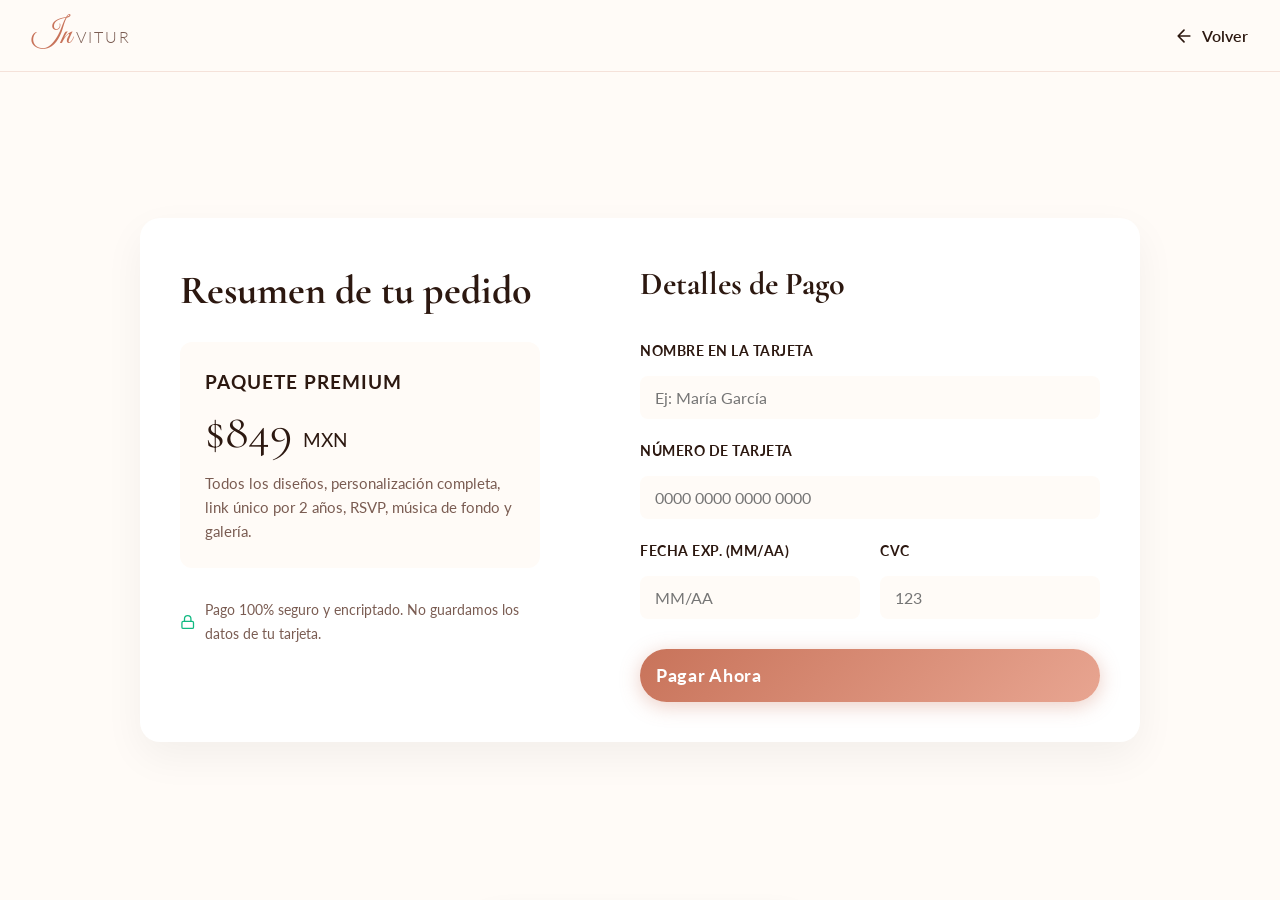
==== commit dc09270b: "Reparar visibilidad del checkout removiendo clase fade-up" ====
--- a/checkout.html
+++ b/checkout.html
@@ -178,7 +178,7 @@
     </header>
 
     <main class="checkout-page">
-        <div class="checkout-wrapper fade-up">
+        <div class="checkout-wrapper">
             <!-- Left Side: Summary -->
             <div class="order-summary">
                 <h1 class="order-title">Resumen de tu pedido</h1>
